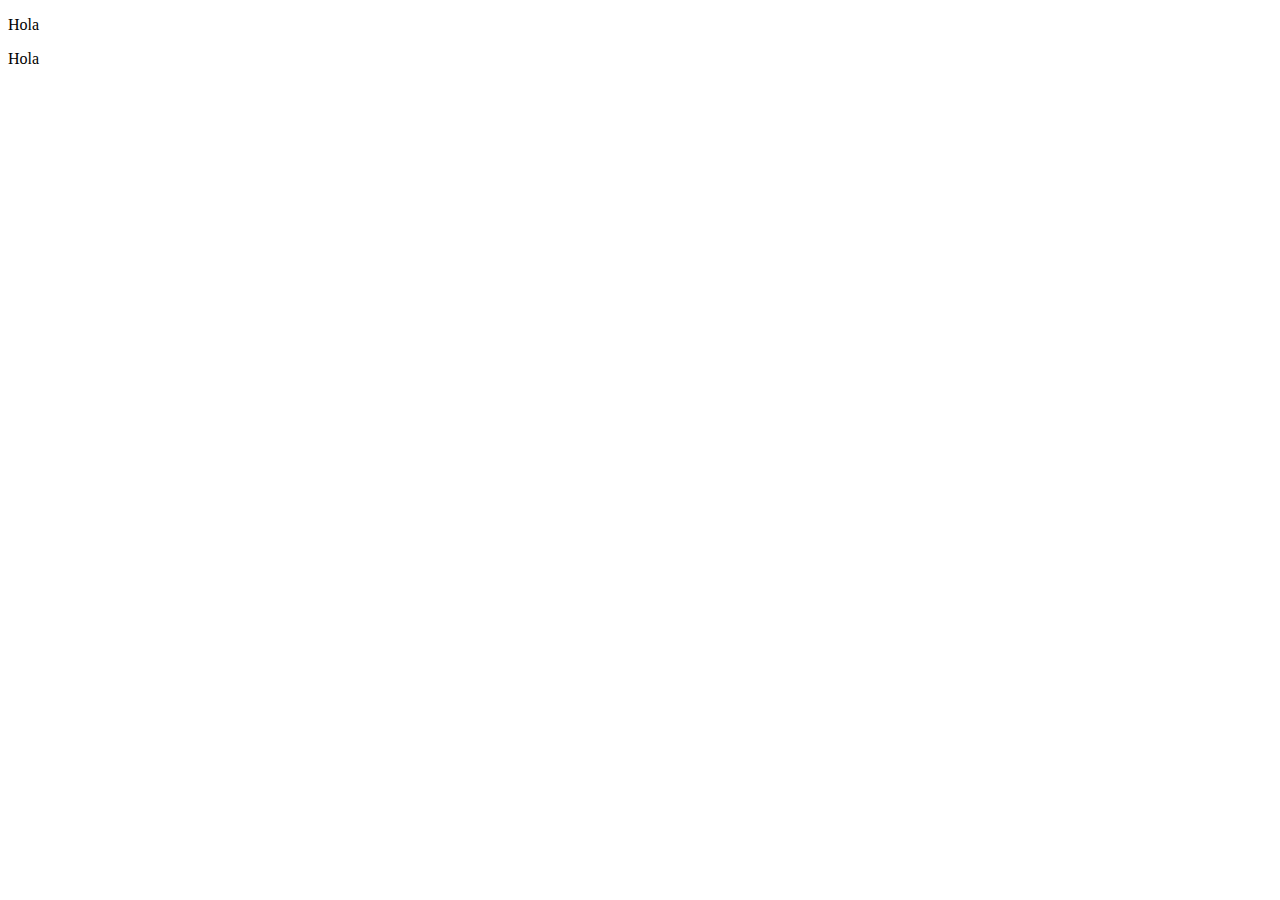
==== index.html @ d0973e90 "Second Commit" ====
<!DOCTYPE html>
<html lang="en">
<head>
    <meta charset="UTF-8">
    <meta http-equiv="X-UA-Compatible" content="IE=edge">
    <meta name="viewport" content="width=device-width, initial-scale=1.0">
    <title>Document</title>
</head>
<body>
    <p>Hola</p>
    <p>Hola</p>
</body>
</html>
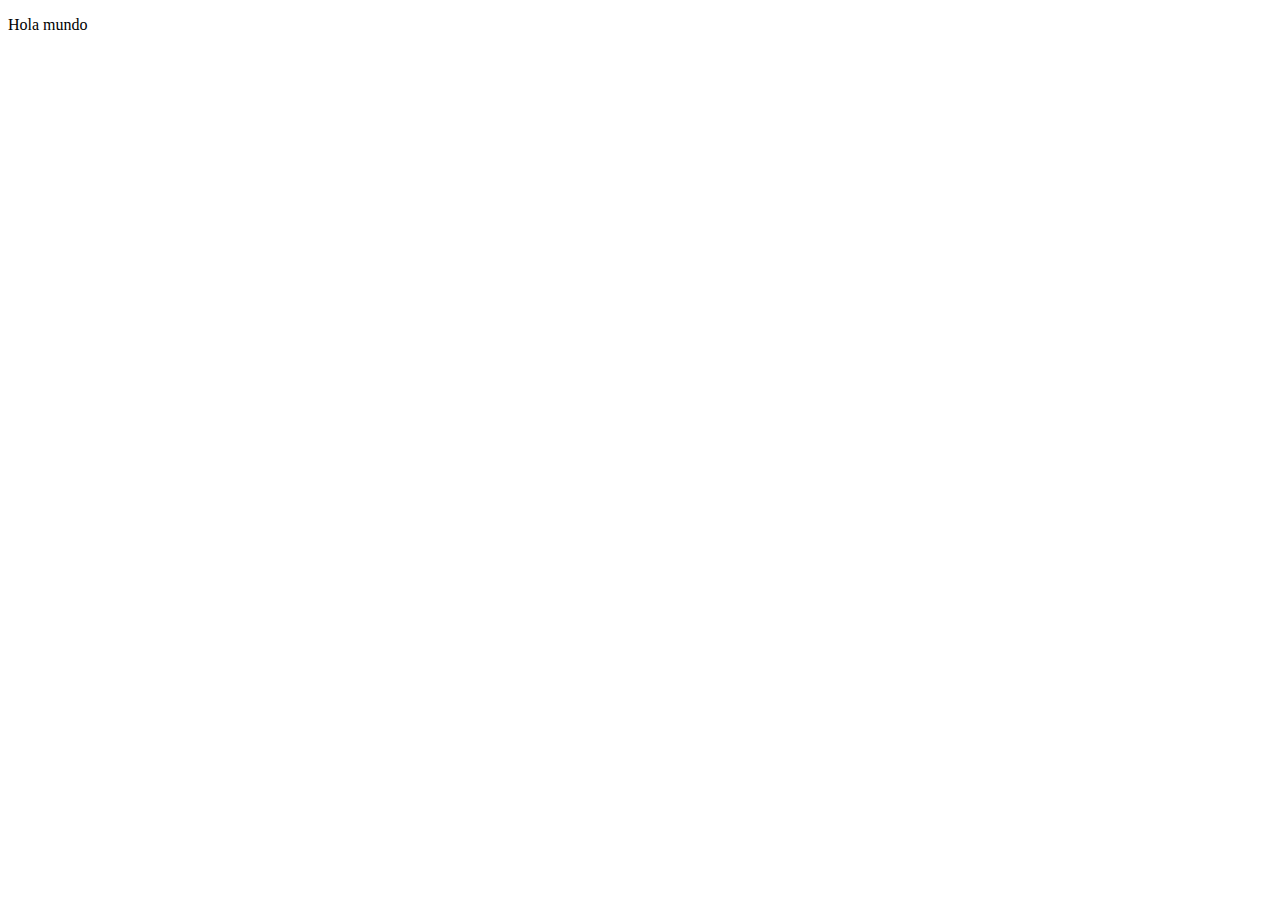
==== commit d7e57376: "Update index.html" ====
--- a/index.html
+++ b/index.html
@@ -4,10 +4,12 @@
     <meta charset="UTF-8">
     <meta http-equiv="X-UA-Compatible" content="IE=edge">
     <meta name="viewport" content="width=device-width, initial-scale=1.0">
-    <title>Document</title>
+    <title>FunBox | Inicio</title>
+    <link rel="stylesheet" href="style.css">
 </head>
 <body>
-    <p>Hola</p>
-    <p>Hola</p>
+    <div class="contenedor" >
+        <p>Hola mundo</p>
+    </div>
 </body>
 </html>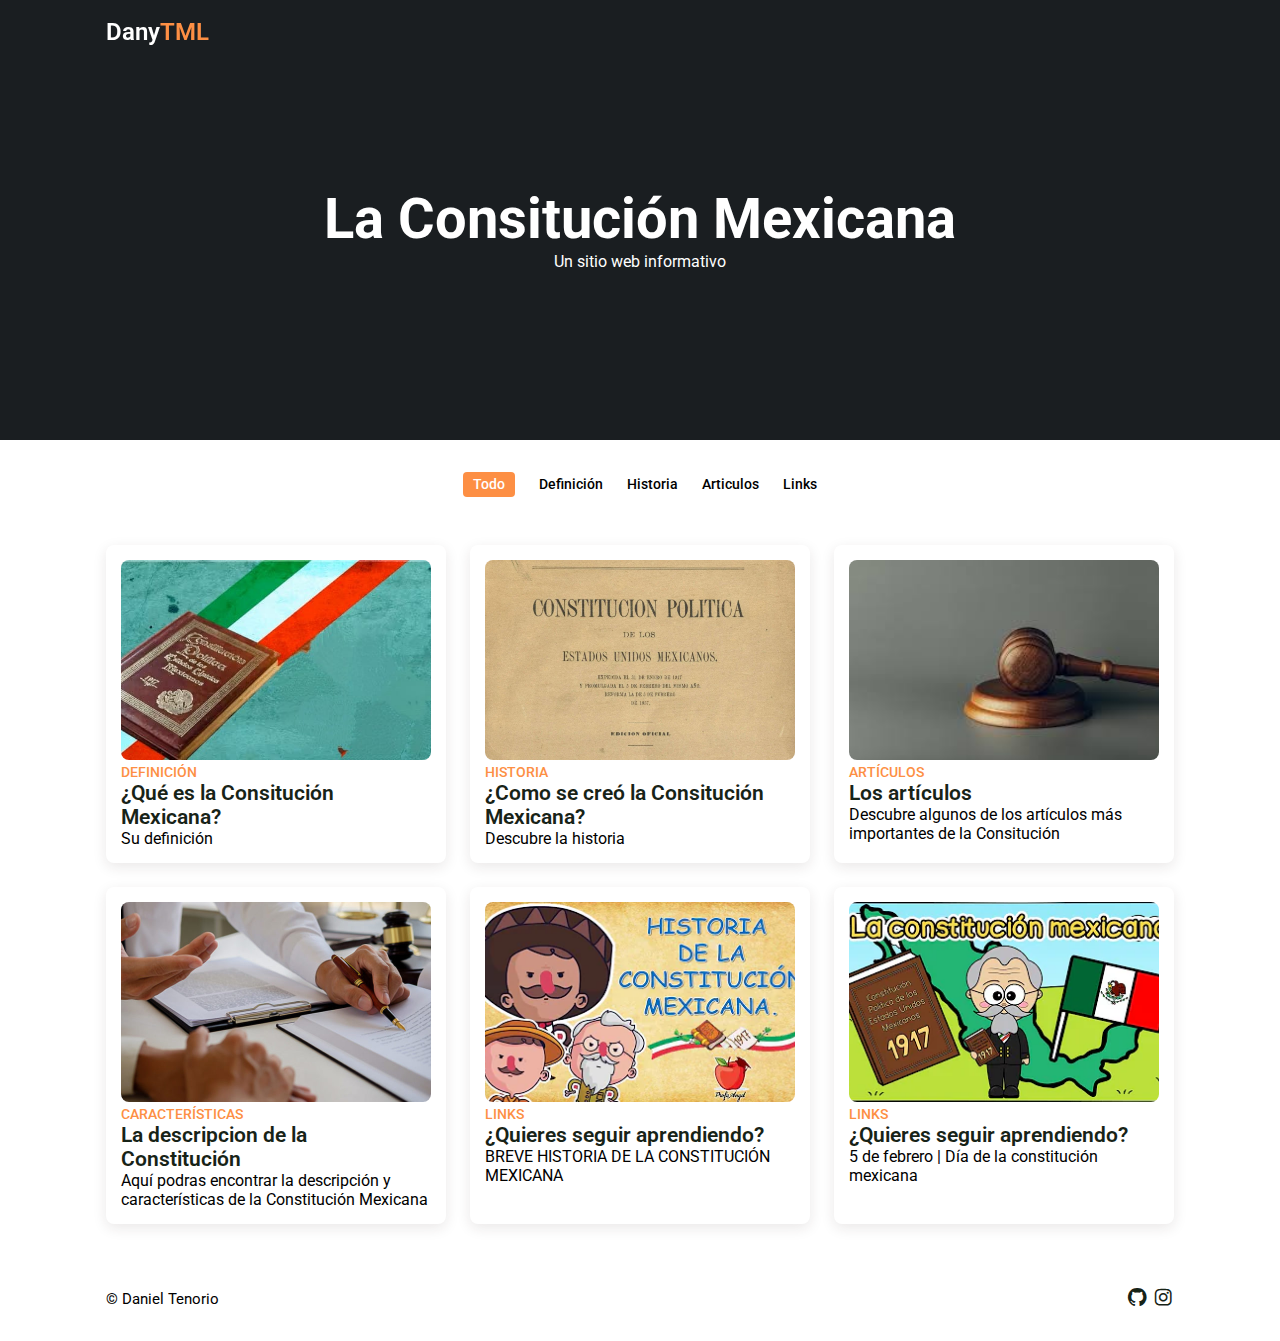
==== commit f57446c3: "Add files via upload" ====
--- a/index.html
+++ b/index.html
@@ -1,15 +1,137 @@
-<!DOCTYPE html>
-<html lang="en">
-<head>
-    <meta charset="UTF-8">
-    <meta http-equiv="X-UA-Compatible" content="IE=edge">
-    <meta name="viewport" content="width=device-width, initial-scale=1.0">
-    <title>FunBox | Inicio</title>
-    <link rel="stylesheet" href="style.css">
-</head>
-<body>
-    <div class="contenedor" >
-        <p>Hola mundo</p>
-    </div>
-</body>
-</html>+<!DOCTYPE html>
+<html lang="es">
+  <head>
+    <meta charset="UTF-8" />
+    <meta http-equiv="X-UA-Compatible" content="ie=edge" />
+    <meta name="viewport" content="width=device-width, initial-scale=1.0" />
+    <title>Inicio</title>
+    <!-- CSS/Icons Link -->
+    <link rel="stylesheet" href="style.css" />
+    <link
+      href="https://unpkg.com/boxicons@2.1.4/css/boxicons.min.css"
+      rel="stylesheet"
+    />
+  </head>
+  <body>
+    <!-- Encabezado -->
+    <header>
+      <!-- Navegacion -->
+      <div class="nav container">
+        <!-- logo -->
+        <a href="#" class="logo">Dany<span>TML</span></a>
+      </div>
+    </header>
+
+    <!-- Home -->
+    <section class="home" id="home">
+      <div class="home-text container">
+        <h2 class="home-title">La Consitución Mexicana</h2>
+        <span class="home-subtitle">Un sitio web informativo</span>
+      </div>
+    </section>
+
+    <!-- Filtros -->
+    <div class="menu-selection container">
+      <span class="selection-item active-filter" data-filter="todo">Todo</span>
+      <span class="selection-item" data-filter="definicion">Definición</span>
+      <span class="selection-item" data-filter="historia">Historia</span>
+      <span class="selection-item" data-filter="articulos">Articulos</span>
+      <span class="selection-item" data-filter="links">Links</span>
+    </div>
+
+    <!-- Contenido -->
+    <section class="content container descripcion">
+      <!-- Caja Contenido 1 -->
+      <div class="content-box definicion">
+        <img src="post1.jpg" alt="" class="post-img" />
+        <h2 class="categoria">Definición</h2>
+        <a href="descripcion.html" class="content-title">
+          ¿Qué es la Consitución Mexicana?
+        </a>
+        <p class="post-descripcion">Su definición</p>
+      </div>
+
+      <!-- Caja Contenido 2 -->
+      <div class="content-box historia">
+        <img src="post2.jpg" alt="" class="post-img" />
+        <h2 class="categoria">Historia</h2>
+        <a href="historia.html" class="content-title">
+          ¿Como se creó la Consitución Mexicana?
+        </a>
+        <p class="post-descripcion">Descubre la historia</p>
+      </div>
+
+      <!-- Caja Contenido 3 -->
+      <div class="content-box articulos">
+        <img src="post3.jpg" alt="" class="post-img" />
+        <h2 class="categoria">Artículos</h2>
+        <a href="articulos.html" class="content-title"> Los artículos </a>
+        <p class="post-descripcion">
+          Descubre algunos de los artículos más importantes de la Consitución
+        </p>
+      </div>
+
+      <!-- Caja contenido 4 -->
+      <div class="content-box definicion">
+        <img src="post4.jpg" alt="" class="post-img" />
+        <h2 class="categoria">Características</h2>
+        <a href="carcteristicas.html" class="content-title">
+          La descripcion de la Constitución
+        </a>
+        <p class="post-descripcion">
+          Aquí podras encontrar la descripción y características de la
+          Constitución Mexicana
+        </p>
+      </div>
+
+      <!-- Caja Contenido 5 -->
+      <div class="content-box links">
+        <img src="vid1.jpg" alt="" class="post-img" />
+        <h2 class="categoria">Links</h2>
+        <a
+          href="https://www.youtube.com/watch?v=EssGII384BY&pp=ygUWY29uc3RpdHVjaW9uIG1leGljYW5hIA%3D%3D"class="content-title">
+          ¿Quieres seguir aprendiendo?
+        </a>
+        <p class="post-descripcion">
+            BREVE HISTORIA DE LA CONSTITUCIÓN MEXICANA
+        </p>
+      </div>
+
+      <!-- Caja Contenido 6 -->
+      <div class="content-box links">
+        <img src="vid2.jpg" alt="" class="post-img" />
+        <h2 class="categoria">Links</h2>
+        <a
+          href="https://www.youtube.com/watch?v=viJlPYL4rD0&pp=ygUWY29uc3RpdHVjaW9uIG1leGljYW5hIA%3D%3D"class="content-title">
+          ¿Quieres seguir aprendiendo?
+        </a>
+        <p class="post-descripcion">
+            5 de febrero | Día de la constitución mexicana
+        </p>
+      </div>
+    </section>
+
+    </section>
+
+
+
+    <div class="piePagina container">
+      <p>&#169; Daniel Tenorio</p>
+      <div class="social">
+        <a href="https://github.com/DowncastList1"
+          ><i class="bx bxl-github"></i
+        ></a>
+        <a href="https://www.instagram.com/danytml"
+          ><i class="bx bxl-instagram"></i
+        ></a>
+      </div>
+    </div>
+
+    <script
+      src="https://code.jquery.com/jquery-3.7.1.js"
+      integrity="sha256-eKhayi8LEQwp4NKxN+CfCh+3qOVUtJn3QNZ0TciWLP4="
+      crossorigin="anonymous"
+    ></script>
+    <script src="main.js"></script>
+  </body>
+</html>
--- a/style.css
+++ b/style.css
@@ -0,0 +1,356 @@
+/* Import Google Fonts */
+@import url('https://fonts.googleapis.com/css2?family=Roboto:ital,wght@0,100;0,300;0,400;0,500;0,700;0,900;1,100;1,300;1,400;1,500;1,700;1,900&display=swap');
+
+*{
+    font-family: 'Roboto', sans-serif;
+    margin: 0;
+    padding: 0;
+    scroll-behavior: smooth;
+    scroll-padding-top: 2rem;
+    box-sizing: border-box;
+    user-select: none;
+}
+
+
+:root {
+    --container-color: #1a1e21;
+    --second-color: #fd8f44;
+    --text-color: #172317;
+    --bg-color: #fff;
+}
+
+::selection {
+    color: var(--bg-color);
+    background: var(--second-color);
+}
+
+a{
+    text-decoration: none;
+}
+
+li {
+    list-style: none;
+}
+
+img {
+    width: 100%;
+}
+
+section {
+    padding: 3rem 0 2rem;
+}
+
+.container {
+    max-width: 1068px;
+    margin: auto;
+    width: 100%;
+}
+
+/* Encabezado */
+header {
+    position: fixed;
+    top: 0;
+    left: 0;
+    width: 100%;
+    z-index: 200;
+}
+
+header.shadow {
+    background: var(--bg-color);
+    box-shadow: 0 1px 4px hsl(0 4% 1px);
+    transition: 1s;
+}
+
+header.shadow .logo{
+    color: var(--text-color);
+}
+
+.nav {
+    display: flex;
+    align-items: center;
+    justify-content: space-between;
+    padding: 18px 0;
+}
+.logo{
+    font-size: 1.5rem;
+    font-weight: 600;
+    color: var(--bg-color);
+    cursor: default;
+}
+
+.logo span {
+    color: var(--second-color);
+    cursor: default;
+}
+
+/* Home */
+.home {
+    width: 100%;
+    min-height: 440px;
+    background: var(--container-color);
+    display: grid;
+    justify-content: center;
+    align-items: center;
+
+}
+
+.home-text {
+    color: var(--bg-color);
+    text-align: center;
+    cursor: default;
+
+}
+
+.home-title{
+    font-size: 3.5rem;
+}
+
+.home-subtitle{
+    font-size: 1rem;
+    font-weight: 400;
+}
+
+.menu-selection {
+    display: flex;
+    justify-content: center;
+    align-items: center;
+    column-gap: 1.5rem;
+    margin-top: 2rem !important;
+}
+
+.selection-item {
+    font-size: 0.9rem;
+    font-weight: 500;
+    cursor: pointer;
+}
+
+.active-filter {
+    background: var(--second-color);
+    color: var(--bg-color);
+    padding: 4px 10px;
+    border-radius: 4px;
+}
+
+.content {
+    display: grid;
+    grid-template-columns: repeat(auto-fit, minmax(280px, auto));
+    justify-content: center;
+    gap: 1.5rem;
+
+}
+.content-box {
+    background: var(--bg-color);
+    box-shadow: 0 4px 14px hsl(355deg 25% 15% / 10%);
+    padding: 15px;
+    border-radius: 0.5rem;
+}
+
+.post-img {
+    width: 100%;
+    height: 200px;
+    object-fit: cover;
+    object-position: center;
+    border-radius: 0.5rem;
+
+}
+
+.categoria {
+    font-size: 0.9rem;
+    font-weight: 500;
+    text-transform: uppercase;
+    color: var(--second-color);
+}
+
+.content-title {
+    font-size: 1.3rem;
+    font-weight: 600;
+    color: var(--text-color);
+}
+
+.post-description {
+    font-size: 0.9rem;
+    line-height: 1.5rem;
+    margin: 5px 0 10px;
+}
+
+.piePagina {
+    display: flex;
+    justify-content: space-between;
+    align-items: center;
+    padding: 30px 0;
+}
+
+.piePagina p{
+    font-size: 0.938rem;
+    align-items: center;
+    column-gap: 1rem;
+}
+
+.social .bx {
+    font-size: 1.4rem;
+    color: var(--text-color);
+}
+
+.social .bx:hover{
+    color: var(--second-color);
+    transition: 0.5s all linear;
+}
+
+/* Contenido del Post */
+.post-header {
+    width: 100%;
+    height: 500px;
+    background: var(--container-color);
+}
+
+.post-container {
+    max-width: 800px;
+    margin: auto;
+    width: 100%;
+}
+
+.header-content{
+    display: flex;
+    flex-direction: column;
+    align-items: center;
+    margin-top: 4rem !important;
+}
+
+.back-home{
+    color: var(--second-color);
+    font-size: 0.9rem;
+
+}
+
+.header-title{
+    width: 90%;
+    font-size: 2.6rem;
+    color: var(--bg-color);
+    text-align: center;
+    margin-bottom: 1rem;
+}
+.header-img {
+    width: 100%;
+    height: 420px;
+    object-fit: cover;
+    object-position: center;
+    border-radius: 0.5rem;
+
+}
+.post-content {
+    margin-top: 10rem !important;
+}
+
+.subtitulo{
+    font-size: 1.3rem;
+}
+
+.texto-post {
+    font-size: 1rem;
+    line-height: 1.7rem;
+    margin: 1rem 0;
+    text-align: justify;
+}
+
+@media (max-width:1060px){
+    .container {
+        margin: 0 auto;
+        width: 95%;
+    }
+    .home-text{
+        width: 100%;
+    }
+}
+
+
+@media (max-width:800px){
+    .nav{
+        padding: 14px 0;
+    }
+    .post-container{
+        margin: 0 auto;
+        width: 95%;
+    }
+}
+
+@media (max-width:768px){
+    .nav{
+        padding: 10px 0;
+    }
+    section {
+        padding: 2rem 0;
+    }
+    .header-content {
+        margin-top: 3rem !important;
+    }
+    .home{
+        min-height: 380px;
+    }
+    .home-title{
+        font-size: 3rem;
+    }
+    .header-title {
+        font-size: 2rem;
+    }
+    .header-img{
+        height: 370px;
+    }
+    .post-header{
+        height: 435px;
+    }
+    .post-content {
+        margin-top: 9rem !important;
+    }
+}
+
+@media (max-width: 570px){
+    .post-header{
+        height: 390px;
+    }
+    .header-title{
+        width: 100%;
+    }
+    .header-img{
+        height: 340px;
+    }
+    .piePagina{
+        flex-direction: column;
+        row-gap: 1rem;
+        padding: 20px 0;
+        text-align: center;
+    }
+}
+
+@media (max-width: 396px){
+    .home-title{
+        font-size: 2rem;
+    }
+
+    .home-subtitle{
+        font-size: 0.9rem;
+    }
+
+    .home{
+        min-height: 300px;
+    }
+
+    .texto-post{
+        padding: 10px;
+    }
+
+    .header-title{
+        font-size: 1.4rem;
+    }
+
+    .header-img{
+        min-height: 240px;
+    }
+    .post-content {
+        margin-top: 5rem !important;
+    }
+    .texto-post{
+        font-size: 0.875rem;
+        line-height: 1.5rem;
+        margin: 10px 0;
+    }
+}